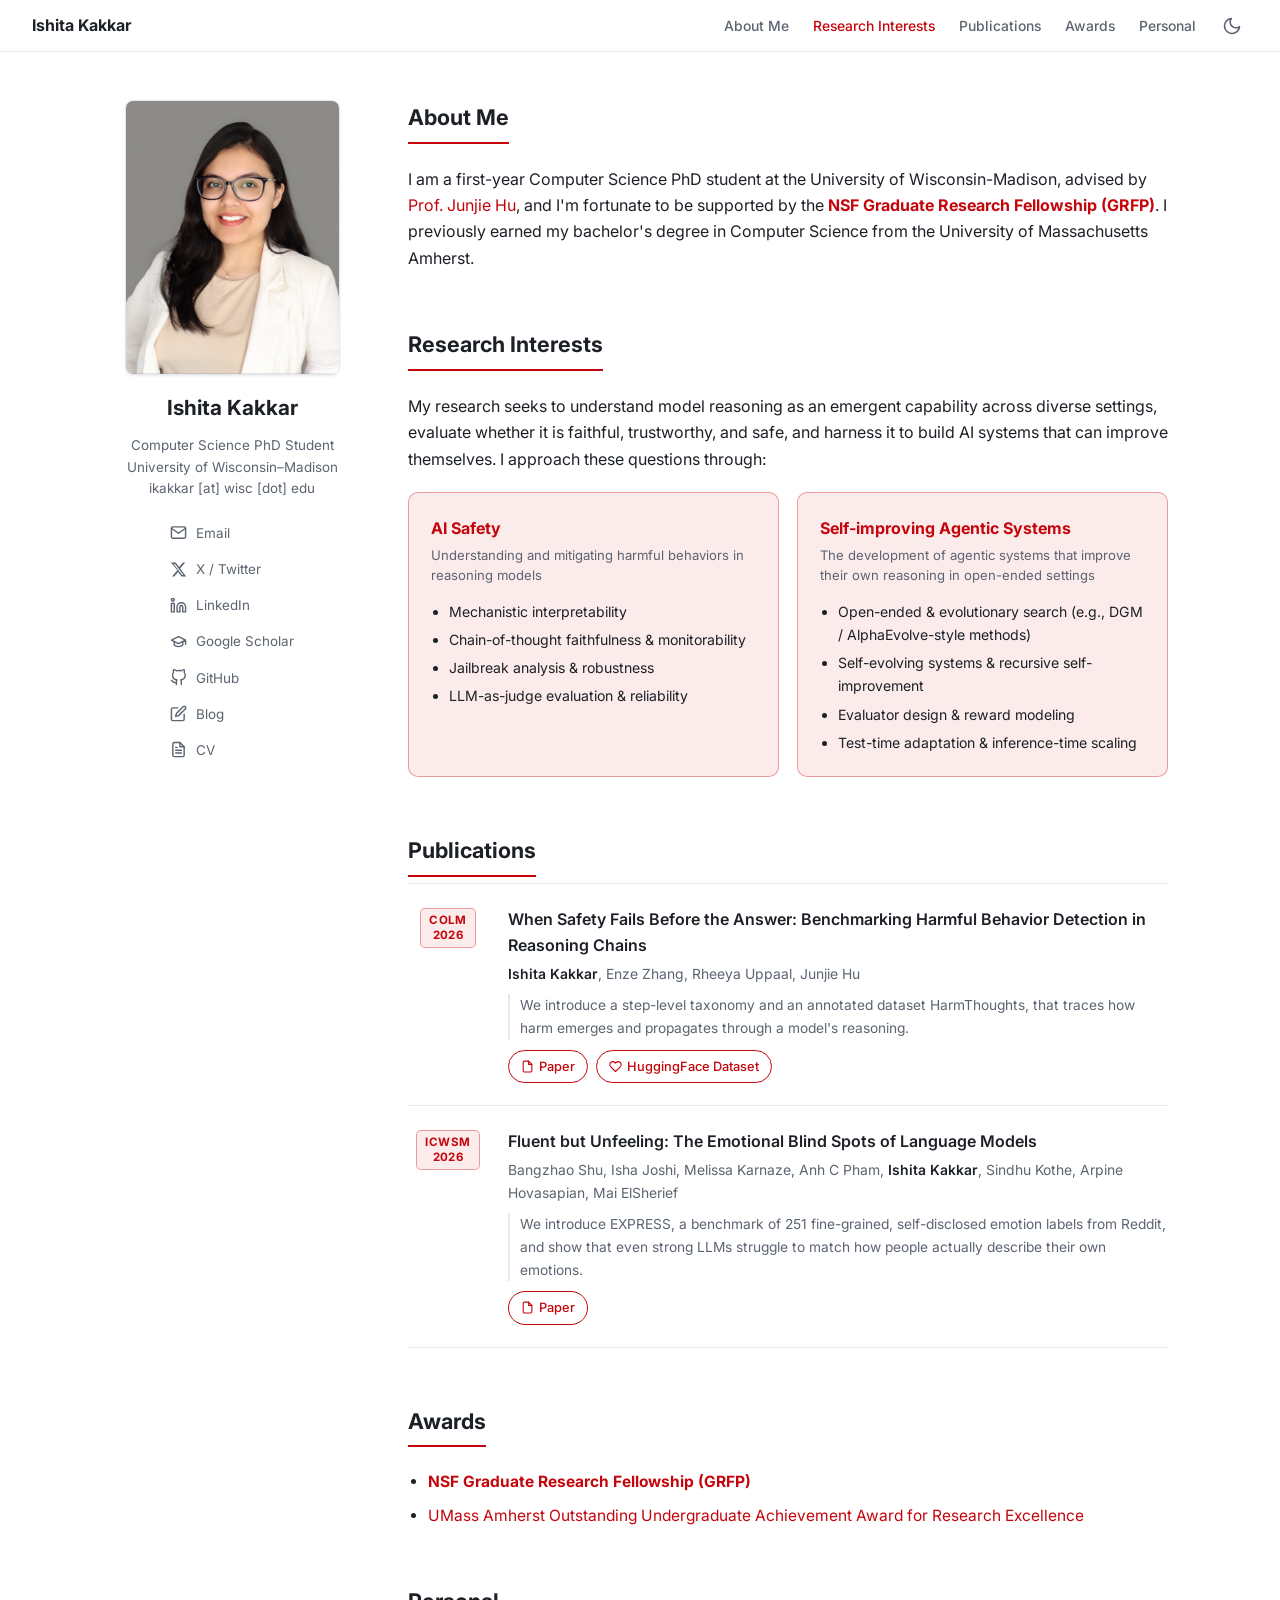
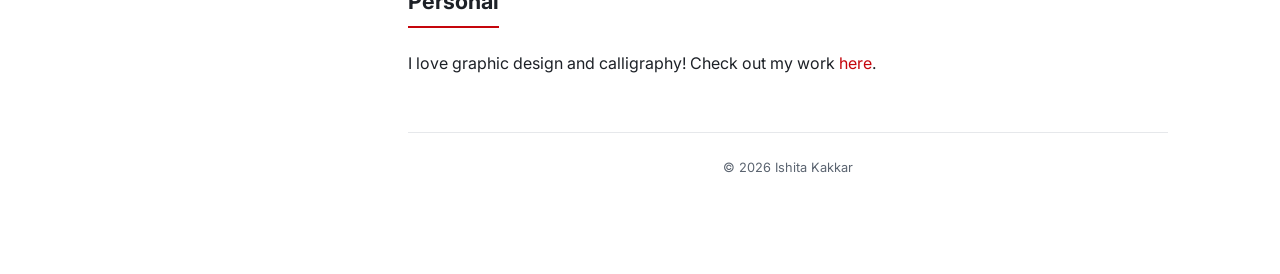
==== index.html @ ef3cdee4 "Add X link, link UMass award, remove Campus Design from Personal Co-Authored-By: Claude Sonnet 4.6 <" ====
<!doctype html>
<html lang="en">

<head>
  <meta charset="utf-8">
  <meta name="viewport" content="width=device-width, initial-scale=1">
  <title>Ishita Kakkar</title>
  <meta name="description" content="Ishita Kakkar — CS PhD Student at UW–Madison researching AI safety and self-improving systems.">
  <link rel="preconnect" href="https://fonts.googleapis.com">
  <link rel="preconnect" href="https://fonts.gstatic.com" crossorigin>
  <link href="https://fonts.googleapis.com/css2?family=Inter:wght@400;500;600;700&display=swap" rel="stylesheet">
  <link rel="stylesheet" href="assets/css/style.css">
</head>

<body data-theme="light">

  <!-- Top nav -->
  <nav class="topnav">
    <a href="index.html" class="topnav-brand">Ishita Kakkar</a>
    <ul class="topnav-links">
      <li><a href="#about-me">About Me</a></li>
      <li><a href="#research-interests">Research Interests</a></li>
      <li><a href="#publications">Publications</a></li>
      <li><a href="#awards">Awards</a></li>
      <li><a href="#personal">Personal</a></li>
    </ul>
    <button id="theme-btn" class="theme-btn" type="button" aria-label="Toggle dark mode">
      <!-- moon icon shown in light mode -->
      <svg id="icon-moon" xmlns="http://www.w3.org/2000/svg" width="20" height="20" viewBox="0 0 24 24" fill="none" stroke="currentColor" stroke-width="2" stroke-linecap="round" stroke-linejoin="round"><path d="M21 12.79A9 9 0 1 1 11.21 3 7 7 0 0 0 21 12.79z"/></svg>
      <!-- sun icon shown in dark mode -->
      <svg id="icon-sun" xmlns="http://www.w3.org/2000/svg" width="20" height="20" viewBox="0 0 24 24" fill="none" stroke="currentColor" stroke-width="2" stroke-linecap="round" stroke-linejoin="round" style="display:none"><circle cx="12" cy="12" r="5"/><line x1="12" y1="1" x2="12" y2="3"/><line x1="12" y1="21" x2="12" y2="23"/><line x1="4.22" y1="4.22" x2="5.64" y2="5.64"/><line x1="18.36" y1="18.36" x2="19.78" y2="19.78"/><line x1="1" y1="12" x2="3" y2="12"/><line x1="21" y1="12" x2="23" y2="12"/><line x1="4.22" y1="19.78" x2="5.64" y2="18.36"/><line x1="18.36" y1="5.64" x2="19.78" y2="4.22"/></svg>
    </button>
  </nav>

  <div class="layout">

    <!-- Sidebar -->
    <aside class="sidebar">
      <img class="avatar" src="assets/img/headshot.jpg" alt="Ishita Kakkar">
      <h1>Ishita Kakkar</h1>
      <p class="sidebar-meta">
        Computer Science PhD Student<br>
        University of Wisconsin&ndash;Madison<br>
        ikakkar [at] wisc [dot] edu
      </p>

      <ul class="social-list">
        <li>
          <a href="mailto:ikakkar@wisc.edu" aria-label="Email">
            <svg xmlns="http://www.w3.org/2000/svg" width="17" height="17" viewBox="0 0 24 24" fill="none" stroke="currentColor" stroke-width="2" stroke-linecap="round" stroke-linejoin="round"><path d="M4 4h16c1.1 0 2 .9 2 2v12c0 1.1-.9 2-2 2H4c-1.1 0-2-.9-2-2V6c0-1.1.9-2 2-2z"/><polyline points="22,6 12,13 2,6"/></svg>
            Email
          </a>
        </li>
        <li>
          <a href="https://x.com/ishitakakkarr?s=11" target="_blank" rel="noopener" aria-label="X / Twitter">
            <svg xmlns="http://www.w3.org/2000/svg" width="17" height="17" viewBox="0 0 24 24" fill="currentColor"><path d="M18.244 2.25h3.308l-7.227 8.26 8.502 11.24H16.17l-4.714-6.231-5.401 6.231H2.743l7.73-8.835L1.254 2.25H8.08l4.713 6.231zm-1.161 17.52h1.833L7.084 4.126H5.117z"/></svg>
            X / Twitter
          </a>
        </li>
        <li>
          <a href="https://www.linkedin.com/in/ishitakakkar/" target="_blank" rel="noopener" aria-label="LinkedIn">
            <svg xmlns="http://www.w3.org/2000/svg" width="17" height="17" viewBox="0 0 24 24" fill="none" stroke="currentColor" stroke-width="2" stroke-linecap="round" stroke-linejoin="round"><path d="M16 8a6 6 0 0 1 6 6v7h-4v-7a2 2 0 0 0-2-2 2 2 0 0 0-2 2v7h-4v-7a6 6 0 0 1 6-6z"/><rect x="2" y="9" width="4" height="12"/><circle cx="4" cy="4" r="2"/></svg>
            LinkedIn
          </a>
        </li>
        <li>
          <a href="https://scholar.google.com/citations?user=SPt1Bh8AAAAJ&hl=en" target="_blank" rel="noopener" aria-label="Google Scholar">
            <svg xmlns="http://www.w3.org/2000/svg" width="17" height="17" viewBox="0 0 24 24" fill="none" stroke="currentColor" stroke-width="2" stroke-linecap="round" stroke-linejoin="round"><path d="M22 10v6M2 10l10-5 10 5-10 5z"/><path d="M6 12v5c3 3 9 3 12 0v-5"/></svg>
            Google Scholar
          </a>
        </li>
        <li>
          <span class="social-item">
            <svg xmlns="http://www.w3.org/2000/svg" width="17" height="17" viewBox="0 0 24 24" fill="none" stroke="currentColor" stroke-width="2" stroke-linecap="round" stroke-linejoin="round"><path d="M9 19c-5 1.5-5-2.5-7-3m14 6v-3.87a3.37 3.37 0 0 0-.94-2.61c3.14-.35 6.44-1.54 6.44-7A5.44 5.44 0 0 0 20 4.77 5.07 5.07 0 0 0 19.91 1S18.73.65 16 2.48a13.38 13.38 0 0 0-7 0C6.27.65 5.09 1 5.09 1A5.07 5.07 0 0 0 5 4.77a5.44 5.44 0 0 0-1.5 3.78c0 5.42 3.3 6.61 6.44 7A3.37 3.37 0 0 0 9 18.13V22"/></svg>
            GitHub
          </span>
        </li>
        <li>
          <a href="blog.html" aria-label="Blog">
            <svg xmlns="http://www.w3.org/2000/svg" width="17" height="17" viewBox="0 0 24 24" fill="none" stroke="currentColor" stroke-width="2" stroke-linecap="round" stroke-linejoin="round"><path d="M11 4H4a2 2 0 0 0-2 2v14a2 2 0 0 0 2 2h14a2 2 0 0 0 2-2v-7"/><path d="M18.5 2.5a2.121 2.121 0 0 1 3 3L12 15l-4 1 1-4 9.5-9.5z"/></svg>
            Blog
          </a>
        </li>
        <li>
          <span class="social-item">
            <svg xmlns="http://www.w3.org/2000/svg" width="17" height="17" viewBox="0 0 24 24" fill="none" stroke="currentColor" stroke-width="2" stroke-linecap="round" stroke-linejoin="round"><path d="M14 2H6a2 2 0 0 0-2 2v16a2 2 0 0 0 2 2h12a2 2 0 0 0 2-2V8z"/><polyline points="14 2 14 8 20 8"/><line x1="16" y1="13" x2="8" y2="13"/><line x1="16" y1="17" x2="8" y2="17"/><polyline points="10 9 9 9 8 9"/></svg>
            CV
          </span>
        </li>
      </ul>
    </aside>

    <!-- Main -->
    <main>

      <!-- About Me -->
      <section id="about-me">
        <h2 class="section-title">About Me</h2>
        <p>
          I am a first-year Computer Science PhD student at the University of Wisconsin-Madison,
          advised by <a href="https://junjiehu.github.io/" target="_blank" rel="noopener">Prof. Junjie Hu</a>,
          and I'm fortunate to be supported by the
          <a href="https://www.nsf.gov/funding/opportunities/grfp-nsf-graduate-research-fellowship-program" target="_blank" rel="noopener"><strong>NSF Graduate Research Fellowship (GRFP)</strong></a>.
          I previously earned my bachelor's degree in Computer Science from the
          University of Massachusetts Amherst.
        </p>
      </section>

      <!-- Research Interests -->
      <section id="research-interests">
        <h2 class="section-title">Research Interests</h2>
        <p>
          My research seeks to understand model reasoning as an emergent capability across diverse settings,
          evaluate whether it is faithful, trustworthy, and safe, and harness it to build AI systems
          that can improve themselves. I approach these questions through:
        </p>
        <div class="ri-grid">
          <div class="ri-card">
            <h3>AI Safety</h3>
            <p class="tagline">Understanding and mitigating harmful behaviors in reasoning models</p>
            <ul>
              <li>Mechanistic interpretability</li>
              <li>Chain-of-thought faithfulness &amp; monitorability</li>
              <li>Jailbreak analysis &amp; robustness</li>
              <li>LLM-as-judge evaluation &amp; reliability</li>
            </ul>
          </div>
          <div class="ri-card">
            <h3>Self-improving Agentic Systems</h3>
            <p class="tagline">The development of agentic systems that improve their own reasoning in open-ended settings</p>
            <ul>
              <li>Open-ended &amp; evolutionary search (e.g., DGM / AlphaEvolve-style methods)</li>
              <li>Self-evolving systems &amp; recursive self-improvement</li>
              <li>Evaluator design &amp; reward modeling</li>
              <li>Test-time adaptation &amp; inference-time scaling</li>
            </ul>
          </div>
        </div>
      </section>

      <!-- Publications -->
      <section id="publications">
        <h2 class="section-title">Publications</h2>
        <div class="pub-list">

          <div class="pub-row">
            <div class="pub-badge-col">
              <span class="pub-badge">COLM<br>2026</span>
            </div>
            <div>
              <p class="pub-title">
                <a href="https://arxiv.org/abs/2604.19001" target="_blank" rel="noopener">
                  When Safety Fails Before the Answer: Benchmarking Harmful Behavior Detection in Reasoning Chains
                </a>
              </p>
              <p class="pub-authors"><strong>Ishita Kakkar</strong>, Enze Zhang, Rheeya Uppaal, Junjie Hu</p>
              <p class="pub-tldr">
                We introduce a step-level taxonomy and an annotated dataset HarmThoughts, that traces how harm emerges and propagates through a model's reasoning.
              </p>
              <div class="pub-links">
                <a href="https://arxiv.org/abs/2604.19001" target="_blank" rel="noopener" class="btn">
                  <svg xmlns="http://www.w3.org/2000/svg" width="13" height="13" viewBox="0 0 24 24" fill="none" stroke="currentColor" stroke-width="2" stroke-linecap="round" stroke-linejoin="round"><path d="M14 2H6a2 2 0 0 0-2 2v16a2 2 0 0 0 2 2h12a2 2 0 0 0 2-2V8z"/><polyline points="14 2 14 8 20 8"/></svg>
                  Paper
                </a>
                <a href="https://huggingface.co/datasets/ishitakakkar-10/HarmThoughts" target="_blank" rel="noopener" class="btn">
                  <svg xmlns="http://www.w3.org/2000/svg" width="13" height="13" viewBox="0 0 24 24" fill="none" stroke="currentColor" stroke-width="2" stroke-linecap="round" stroke-linejoin="round"><path d="M20.84 4.61a5.5 5.5 0 0 0-7.78 0L12 5.67l-1.06-1.06a5.5 5.5 0 0 0-7.78 7.78l1.06 1.06L12 21.23l7.78-7.78 1.06-1.06a5.5 5.5 0 0 0 0-7.78z"/></svg>
                  HuggingFace Dataset
                </a>
              </div>
            </div>
          </div>

          <div class="pub-row">
            <div class="pub-badge-col">
              <span class="pub-badge">ICWSM<br>2026</span>
            </div>
            <div>
              <p class="pub-title">
                <a href="https://ojs.aaai.org/index.php/ICWSM/article/view/42743" target="_blank" rel="noopener">
                  Fluent but Unfeeling: The Emotional Blind Spots of Language Models
                </a>
              </p>
              <p class="pub-authors">Bangzhao Shu, Isha Joshi, Melissa Karnaze, Anh C Pham, <strong>Ishita Kakkar</strong>, Sindhu Kothe, Arpine Hovasapian, Mai ElSherief</p>
              <p class="pub-tldr">
                We introduce EXPRESS, a benchmark of 251 fine-grained, self-disclosed emotion labels from Reddit, and show that even strong LLMs struggle to match how people actually describe their own emotions.
              </p>
              <div class="pub-links">
                <a href="https://ojs.aaai.org/index.php/ICWSM/article/view/42743" target="_blank" rel="noopener" class="btn">
                  <svg xmlns="http://www.w3.org/2000/svg" width="13" height="13" viewBox="0 0 24 24" fill="none" stroke="currentColor" stroke-width="2" stroke-linecap="round" stroke-linejoin="round"><path d="M14 2H6a2 2 0 0 0-2 2v16a2 2 0 0 0 2 2h12a2 2 0 0 0 2-2V8z"/><polyline points="14 2 14 8 20 8"/></svg>
                  Paper
                </a>
              </div>
            </div>
          </div>

        </div>
      </section>

      <!-- Awards -->
      <section id="awards">
        <h2 class="section-title">Awards</h2>
        <ul class="phd-list">
          <li><a href="https://www.nsf.gov/funding/opportunities/grfp-nsf-graduate-research-fellowship-program" target="_blank" rel="noopener"><strong>NSF Graduate Research Fellowship (GRFP)</strong></a></li>
          <li><a href="https://www.cics.umass.edu/news/2025-outstanding-undergraduate-achievement-awards" target="_blank" rel="noopener">UMass Amherst Outstanding Undergraduate Achievement Award for Research Excellence</a></li>
        </ul>
      </section>

      <!-- Personal -->
      <section id="personal">
        <h2 class="section-title">Personal</h2>
        <p>
          I love graphic design and calligraphy! Check out my work <a href="https://www.instagram.com/brushographyy/" target="_blank" rel="noopener">here</a>.
        </p>
      </section>

      <footer>&copy; <span id="year"></span> Ishita Kakkar</footer>
    </main>
  </div>

  <script>document.getElementById("year").textContent = new Date().getFullYear();</script>
  <script src="assets/js/main.js"></script>
</body>

</html>
---- assets/css/style.css ----
/* ====== Theme variables ====== */
:root {
  --bg: #ffffff;
  --bg-alt: #f6f7f9;
  --text: #1d2127;
  --text-muted: #5b6470;
  --accent: #C5050C;
  --accent-soft: rgba(197, 5, 12, 0.08);
  --accent-border: rgba(197, 5, 12, 0.35);
  --border: #e6e8eb;
  --card-shadow: 0 1px 3px rgba(0,0,0,0.06), 0 1px 2px rgba(0,0,0,0.04);
  --nav-bg: rgba(255,255,255,0.92);
  --font: "Inter", -apple-system, BlinkMacSystemFont, "Segoe UI", sans-serif;
}

[data-theme="dark"] {
  --bg: #14161a;
  --bg-alt: #1b1e23;
  --text: #e7e9ec;
  --text-muted: #9aa2ad;
  --accent: #E84040;
  --accent-soft: rgba(232, 64, 64, 0.12);
  --accent-border: rgba(232, 64, 64, 0.4);
  --border: #2a2e35;
  --card-shadow: 0 1px 3px rgba(0,0,0,0.4);
  --nav-bg: rgba(20,22,26,0.95);
}

* { box-sizing: border-box; }
html { scroll-behavior: smooth; }

body {
  margin: 0;
  font-family: var(--font);
  background: var(--bg);
  color: var(--text);
  line-height: 1.65;
  padding-top: 52px;
  transition: background 0.2s, color 0.2s;
}

a { color: var(--accent); text-decoration: none; }
a:hover { text-decoration: underline; }

/* ====== Top nav ====== */
.topnav {
  position: fixed;
  top: 0; left: 0; right: 0;
  height: 52px;
  background: var(--nav-bg);
  backdrop-filter: blur(8px);
  border-bottom: 1px solid var(--border);
  z-index: 200;
  display: flex;
  align-items: center;
  padding: 0 32px;
  gap: 0;
}

.topnav-brand {
  font-weight: 700;
  font-size: 1rem;
  color: var(--text);
  margin-right: auto;
  white-space: nowrap;
}
.topnav-brand:hover { text-decoration: none; color: var(--accent); }

.topnav-links {
  display: flex;
  gap: 24px;
  list-style: none;
  margin: 0;
  padding: 0;
}

.topnav-links a {
  font-size: 0.87rem;
  color: var(--text-muted);
  font-weight: 500;
  white-space: nowrap;
}
.topnav-links a:hover,
.topnav-links a.active { color: var(--accent); text-decoration: none; }

.theme-btn {
  background: none;
  border: none;
  cursor: pointer;
  color: var(--text-muted);
  padding: 6px;
  margin-left: 20px;
  display: flex;
  align-items: center;
  border-radius: 6px;
  transition: color 0.15s;
  flex-shrink: 0;
}
.theme-btn:hover { color: var(--accent); }
.theme-btn svg { display: block; }

/* ====== Layout ====== */
.layout {
  display: grid;
  grid-template-columns: 240px minmax(0, 1fr);
  max-width: 1120px;
  margin: 0 auto;
  gap: 56px;
  padding: 48px 32px 96px;
}

/* ====== Sidebar ====== */
.sidebar {
  position: sticky;
  top: 72px;
  align-self: start;
  text-align: center;
}

.sidebar .avatar {
  width: 215px;
  height: 275px;
  border-radius: 8px;
  object-fit: cover;
  object-position: center top;
  box-shadow: var(--card-shadow);
  border: 1px solid var(--border);
  display: block;
  margin: 0 auto;
}

.sidebar h1 {
  font-size: 1.3rem;
  font-weight: 700;
  margin: 16px 0 10px;
  color: var(--text);
}

.sidebar-meta {
  font-size: 0.84rem;
  color: var(--text-muted);
  line-height: 1.6;
  margin: 0 0 18px;
}

/* ====== Social icons ====== */
.social-list {
  list-style: none;
  margin: 0;
  padding: 0;
  display: flex;
  flex-direction: column;
  gap: 6px;
  text-align: left;
  display: inline-flex;
}

.social-list a {
  display: flex;
  align-items: center;
  gap: 9px;
  font-size: 0.84rem;
  color: var(--text-muted);
  padding: 4px 0;
  transition: color 0.15s;
}
.social-list a:hover { color: var(--accent); text-decoration: none; }
.social-list svg { flex-shrink: 0; }

.social-item {
  display: flex;
  align-items: center;
  gap: 9px;
  font-size: 0.84rem;
  color: var(--text-muted);
  padding: 4px 0;
  cursor: default;
}

/* ====== Main content ====== */
main { min-width: 0; }

section { margin-bottom: 56px; scroll-margin-top: 68px; }

.section-title {
  font-size: 1.35rem;
  font-weight: 700;
  margin: 0 0 6px;
  display: inline-block;
  padding-bottom: 6px;
  border-bottom: 2px solid var(--accent);
}

/* ====== Research interest tiles ====== */
.ri-grid {
  display: grid;
  grid-template-columns: repeat(auto-fit, minmax(260px, 1fr));
  gap: 18px;
  margin-top: 20px;
}

.ri-card {
  background: var(--accent-soft);
  border: 1.5px solid var(--accent-border);
  border-radius: 10px;
  padding: 22px;
}

.ri-card h3 {
  font-size: 1rem;
  font-weight: 700;
  margin: 0 0 5px;
  color: var(--accent);
}

.ri-card .tagline {
  font-size: 0.82rem;
  color: var(--text-muted);
  margin: 0 0 14px;
  line-height: 1.5;
}

.ri-card ul {
  margin: 0;
  padding-left: 18px;
  font-size: 0.88rem;
  color: var(--text);
  display: flex;
  flex-direction: column;
  gap: 5px;
}

/* ====== Publications ====== */
.pub-list { display: flex; flex-direction: column; gap: 0; }

.pub-row {
  display: grid;
  grid-template-columns: 80px 1fr;
  gap: 20px;
  padding: 22px 0;
  border-bottom: 1px solid var(--border);
  align-items: start;
}
.pub-row:first-child { border-top: 1px solid var(--border); }

.pub-badge-col {
  display: flex;
  align-items: flex-start;
  justify-content: center;
  padding-top: 2px;
}

.pub-badge {
  display: inline-block;
  font-size: 0.72rem;
  font-weight: 700;
  letter-spacing: 0.04em;
  text-transform: uppercase;
  background: var(--accent-soft);
  color: var(--accent);
  border: 1px solid var(--accent-border);
  border-radius: 5px;
  padding: 4px 8px;
  text-align: center;
  line-height: 1.3;
}

.pub-title {
  font-size: 1rem;
  font-weight: 600;
  margin: 0 0 5px;
  color: var(--text);
}
.pub-title a { color: var(--text); }
.pub-title a:hover { color: var(--accent); }

.pub-authors {
  font-size: 0.87rem;
  color: var(--text-muted);
  margin: 0 0 8px;
}
.pub-authors strong { color: var(--text); font-weight: 600; }

.pub-tldr {
  font-size: 0.86rem;
  color: var(--text-muted);
  margin: 0 0 10px;
  border-left: 2px solid var(--border);
  padding-left: 10px;
}

.pub-links { display: flex; gap: 8px; flex-wrap: wrap; }

.btn {
  display: inline-flex;
  align-items: center;
  gap: 5px;
  font-size: 0.8rem;
  font-weight: 500;
  padding: 5px 12px;
  border-radius: 20px;
  border: 1px solid var(--accent);
  color: var(--accent);
  background: transparent;
  transition: background 0.15s, color 0.15s;
}
.btn:hover { background: var(--accent); color: #fff; text-decoration: none; }
.btn svg { flex-shrink: 0; }

/* ====== Before PhD bullets ====== */
.phd-list {
  padding-left: 20px;
  margin: 16px 0 0;
  display: flex;
  flex-direction: column;
  gap: 8px;
}
.phd-list li { font-size: 0.97rem; }

/* ====== Footer ====== */
footer {
  text-align: center;
  font-size: 0.8rem;
  color: var(--text-muted);
  padding-top: 24px;
  border-top: 1px solid var(--border);
  margin-top: 24px;
}

/* ====== Blog page ====== */
.blog-hero {
  max-width: 720px;
  margin: 80px auto 0;
  padding: 0 32px 96px;
}
.blog-hero h1 {
  font-size: 2rem;
  font-weight: 700;
  margin-bottom: 8px;
}
.blog-hero .coming-soon {
  font-size: 1rem;
  color: var(--text-muted);
  margin-top: 24px;
  border: 1px dashed var(--border);
  border-radius: 10px;
  padding: 32px;
  text-align: center;
}

/* ====== Responsive ====== */
@media (max-width: 860px) {
  .layout {
    grid-template-columns: 1fr;
    padding: 28px 20px 64px;
    gap: 32px;
  }
  .sidebar { position: static; text-align: center; }
  .social-list { display: inline-flex; flex-direction: row; flex-wrap: wrap; justify-content: center; gap: 12px 20px; }

  .topnav { padding: 0 16px; }
  .topnav-links { gap: 14px; overflow-x: auto; }
  .topnav-links a { font-size: 0.8rem; }

  .pub-row { grid-template-columns: 64px 1fr; gap: 14px; }
}

@media (max-width: 540px) {
  .topnav-links { display: none; }
  .ri-grid { grid-template-columns: 1fr; }
}
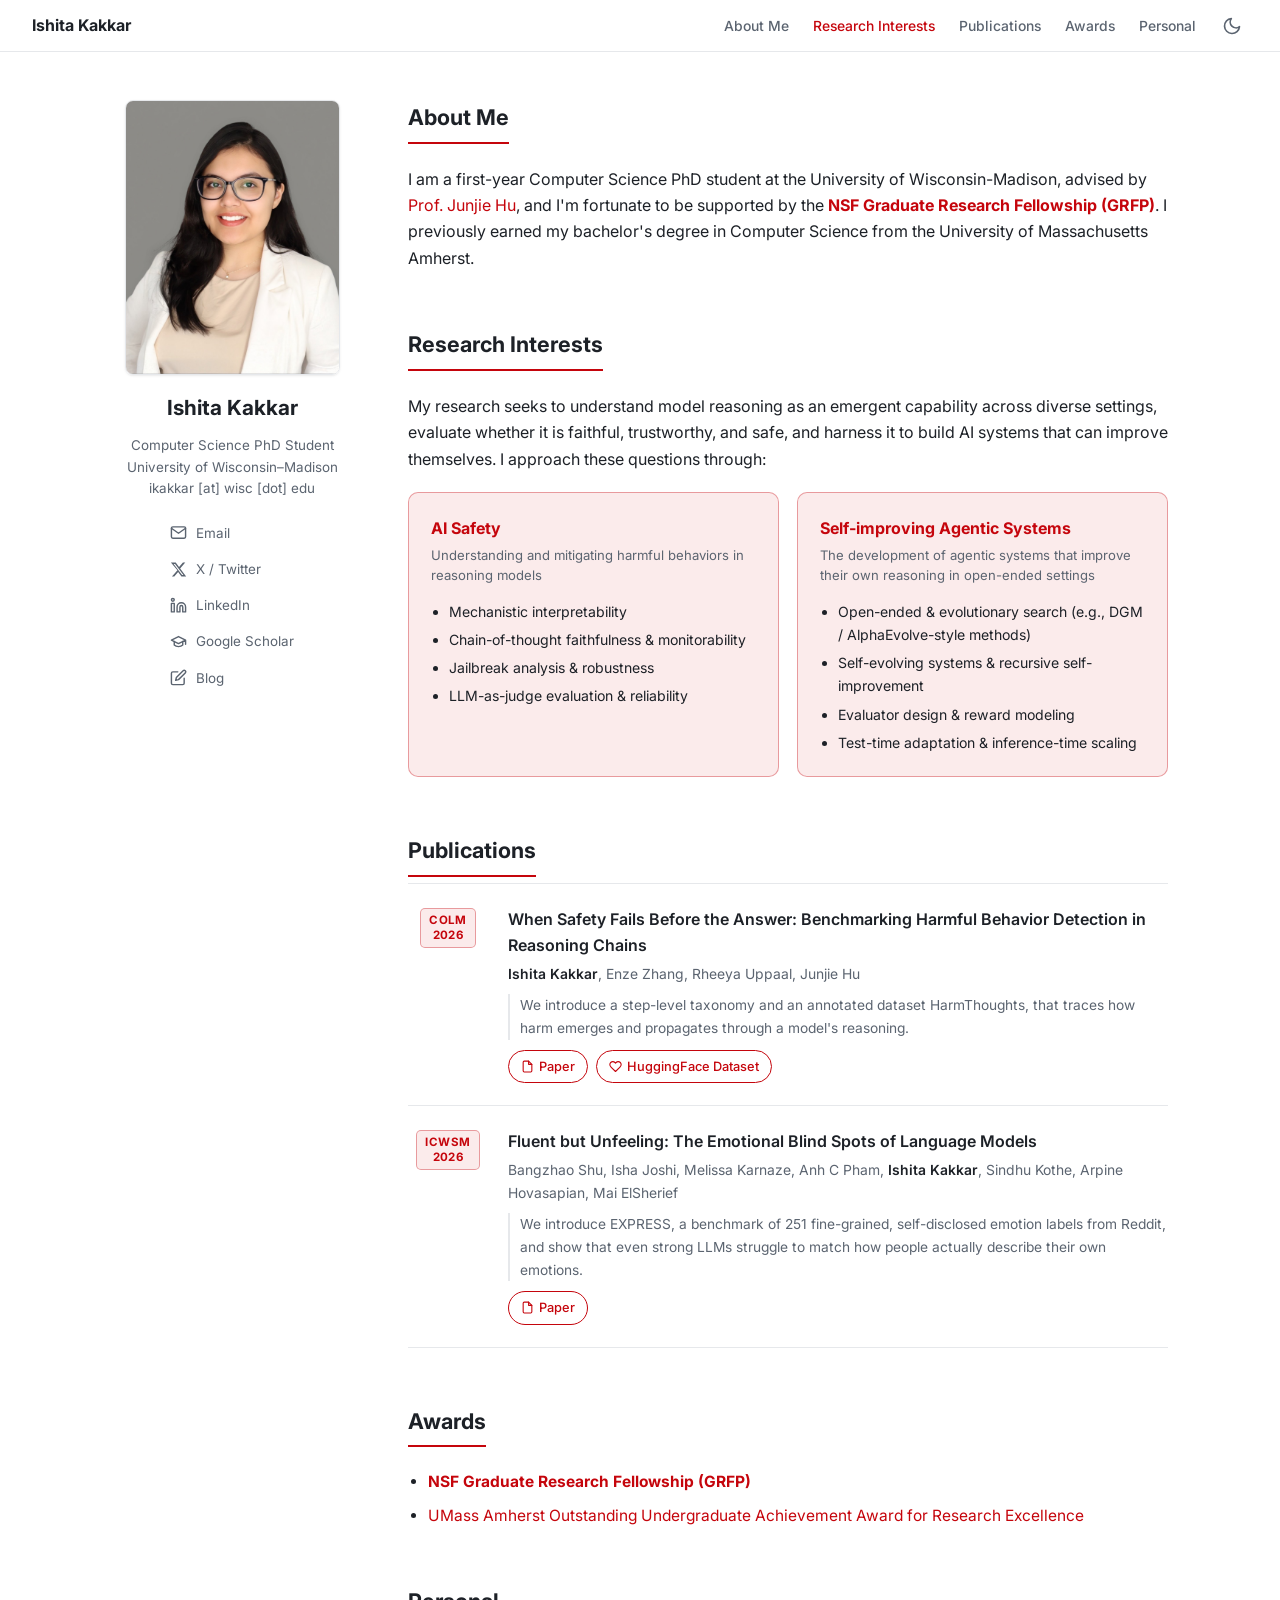
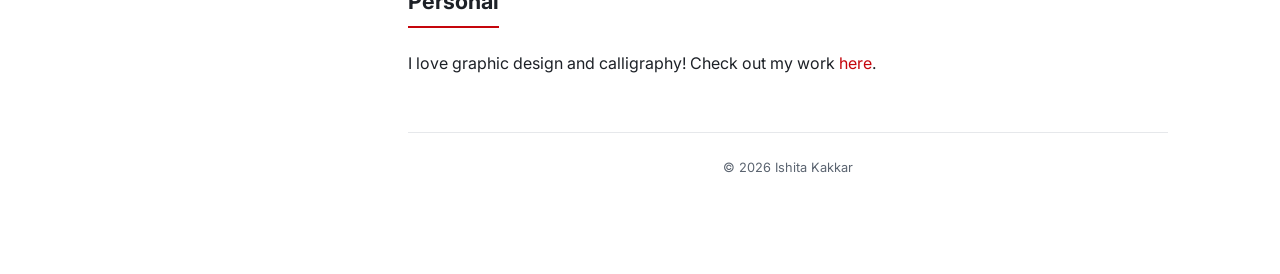
==== commit c0d7ad1d: "Remove GitHub and CV social icons until links are ready Co-Authored-By: Claude Sonnet 4.6 <noreply@a" ====
--- a/index.html
+++ b/index.html
@@ -70,22 +70,10 @@
           </a>
         </li>
         <li>
-          <span class="social-item">
-            <svg xmlns="http://www.w3.org/2000/svg" width="17" height="17" viewBox="0 0 24 24" fill="none" stroke="currentColor" stroke-width="2" stroke-linecap="round" stroke-linejoin="round"><path d="M9 19c-5 1.5-5-2.5-7-3m14 6v-3.87a3.37 3.37 0 0 0-.94-2.61c3.14-.35 6.44-1.54 6.44-7A5.44 5.44 0 0 0 20 4.77 5.07 5.07 0 0 0 19.91 1S18.73.65 16 2.48a13.38 13.38 0 0 0-7 0C6.27.65 5.09 1 5.09 1A5.07 5.07 0 0 0 5 4.77a5.44 5.44 0 0 0-1.5 3.78c0 5.42 3.3 6.61 6.44 7A3.37 3.37 0 0 0 9 18.13V22"/></svg>
-            GitHub
-          </span>
-        </li>
-        <li>
           <a href="blog.html" aria-label="Blog">
             <svg xmlns="http://www.w3.org/2000/svg" width="17" height="17" viewBox="0 0 24 24" fill="none" stroke="currentColor" stroke-width="2" stroke-linecap="round" stroke-linejoin="round"><path d="M11 4H4a2 2 0 0 0-2 2v14a2 2 0 0 0 2 2h14a2 2 0 0 0 2-2v-7"/><path d="M18.5 2.5a2.121 2.121 0 0 1 3 3L12 15l-4 1 1-4 9.5-9.5z"/></svg>
             Blog
           </a>
-        </li>
-        <li>
-          <span class="social-item">
-            <svg xmlns="http://www.w3.org/2000/svg" width="17" height="17" viewBox="0 0 24 24" fill="none" stroke="currentColor" stroke-width="2" stroke-linecap="round" stroke-linejoin="round"><path d="M14 2H6a2 2 0 0 0-2 2v16a2 2 0 0 0 2 2h12a2 2 0 0 0 2-2V8z"/><polyline points="14 2 14 8 20 8"/><line x1="16" y1="13" x2="8" y2="13"/><line x1="16" y1="17" x2="8" y2="17"/><polyline points="10 9 9 9 8 9"/></svg>
-            CV
-          </span>
         </li>
       </ul>
     </aside>
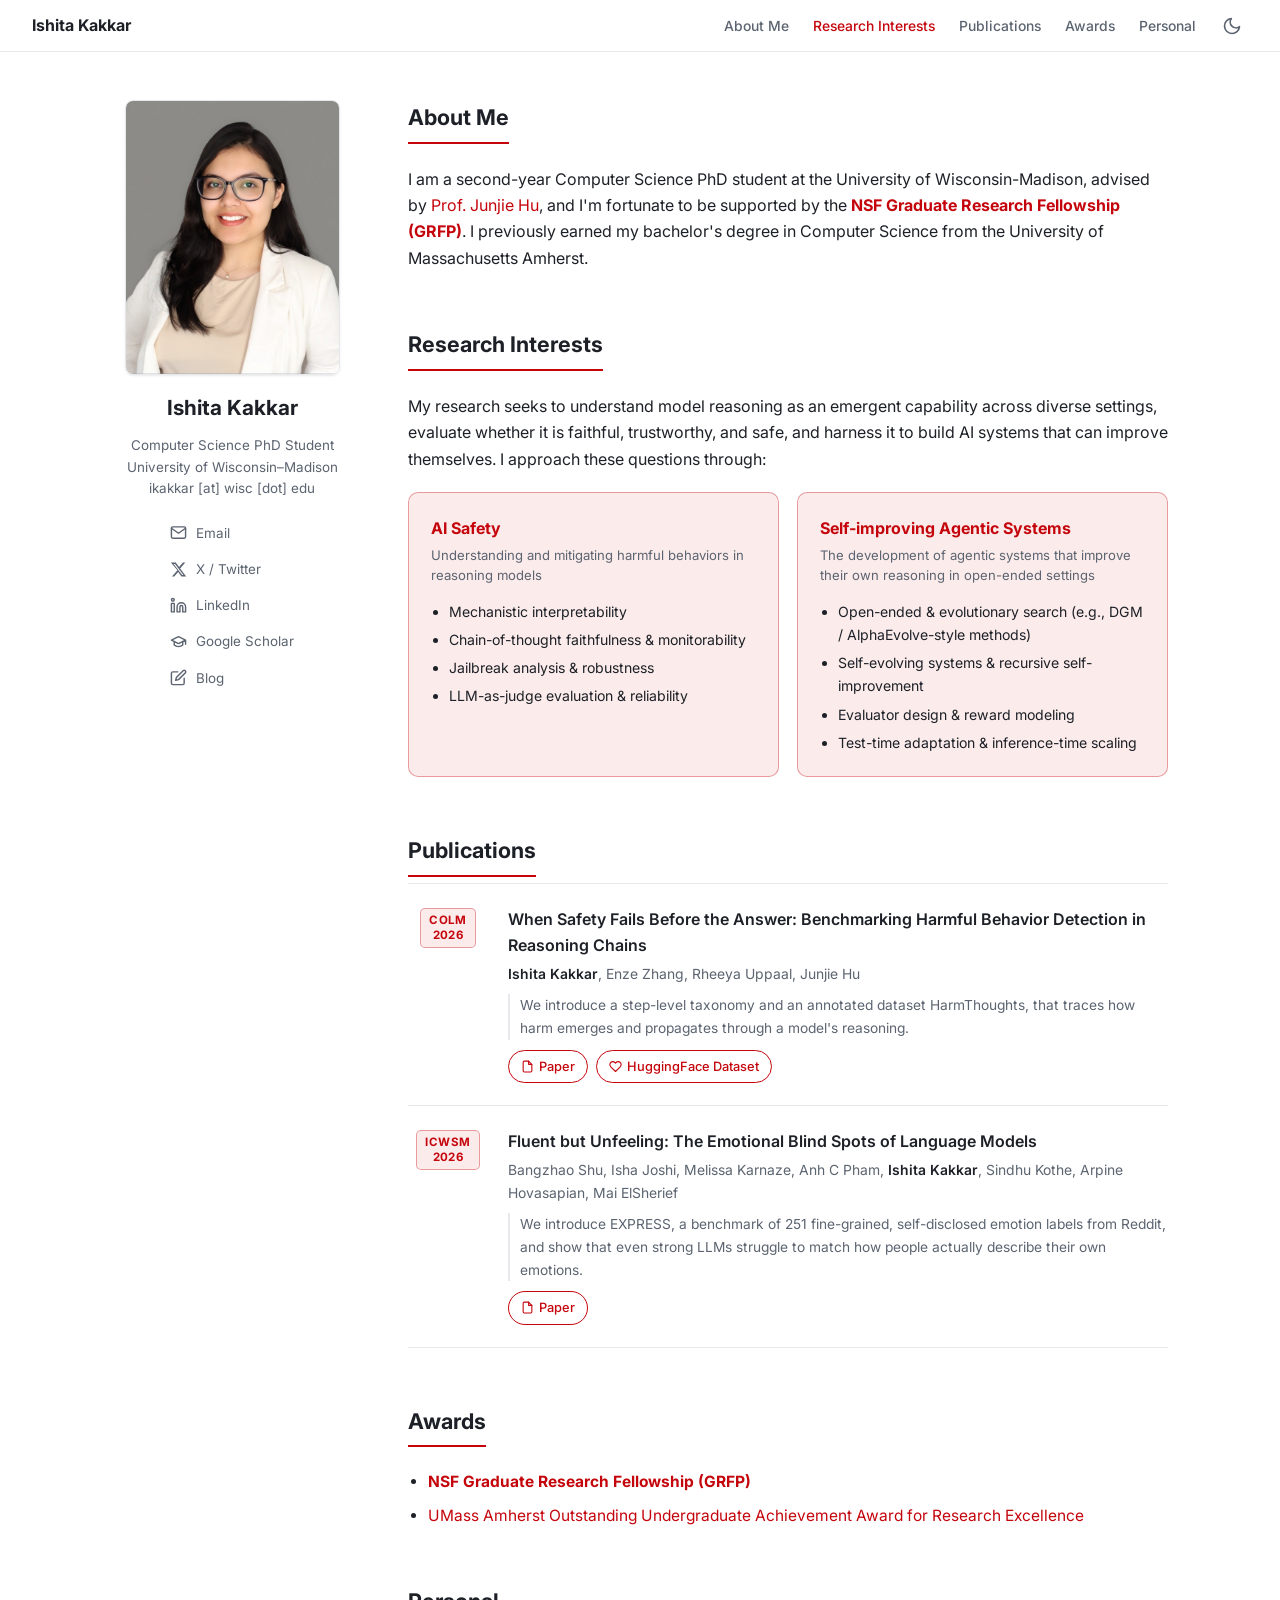
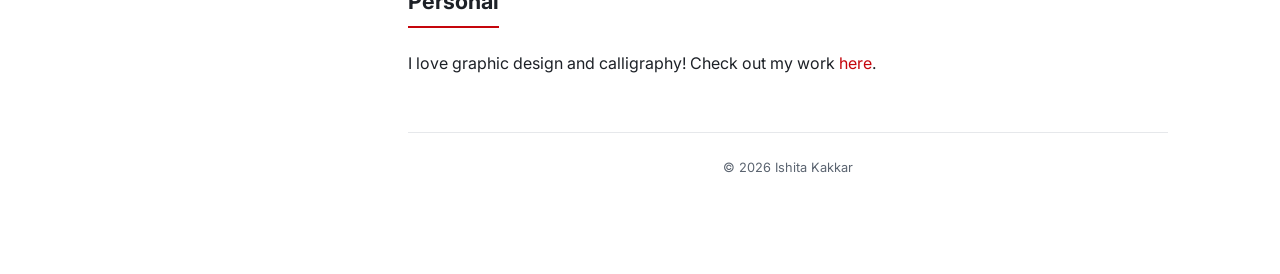
==== commit 6e925571: "Update student year from first to second" ====
--- a/index.html
+++ b/index.html
@@ -2,6 +2,14 @@
 <html lang="en">
 
 <head>
+  <!-- Google tag (gtag.js) -->
+  <script async src="https://www.googletagmanager.com/gtag/js?id=G-790GNLQRLP"></script>
+  <script>
+    window.dataLayer = window.dataLayer || [];
+    function gtag(){dataLayer.push(arguments);}
+    gtag('js', new Date());
+    gtag('config', 'G-790GNLQRLP');
+  </script>
   <meta charset="utf-8">
   <meta name="viewport" content="width=device-width, initial-scale=1">
   <title>Ishita Kakkar</title>
@@ -9,6 +17,7 @@
   <link rel="preconnect" href="https://fonts.googleapis.com">
   <link rel="preconnect" href="https://fonts.gstatic.com" crossorigin>
   <link href="https://fonts.googleapis.com/css2?family=Inter:wght@400;500;600;700&display=swap" rel="stylesheet">
+  <link rel="icon" type="image/svg+xml" href="assets/img/favicon.svg">
   <link rel="stylesheet" href="assets/css/style.css">
 </head>
 
@@ -64,7 +73,7 @@
           </a>
         </li>
         <li>
-          <a href="https://scholar.google.com/citations?user=SPt1Bh8AAAAJ&hl=en" target="_blank" rel="noopener" aria-label="Google Scholar">
+          <a href="https://scholar.google.com/citations?user=JXKXT5kAAAAJ&hl=en" target="_blank" rel="noopener" aria-label="Google Scholar">
             <svg xmlns="http://www.w3.org/2000/svg" width="17" height="17" viewBox="0 0 24 24" fill="none" stroke="currentColor" stroke-width="2" stroke-linecap="round" stroke-linejoin="round"><path d="M22 10v6M2 10l10-5 10 5-10 5z"/><path d="M6 12v5c3 3 9 3 12 0v-5"/></svg>
             Google Scholar
           </a>
@@ -85,7 +94,7 @@
       <section id="about-me">
         <h2 class="section-title">About Me</h2>
         <p>
-          I am a first-year Computer Science PhD student at the University of Wisconsin-Madison,
+          I am a second-year Computer Science PhD student at the University of Wisconsin-Madison,
           advised by <a href="https://junjiehu.github.io/" target="_blank" rel="noopener">Prof. Junjie Hu</a>,
           and I'm fortunate to be supported by the
           <a href="https://www.nsf.gov/funding/opportunities/grfp-nsf-graduate-research-fellowship-program" target="_blank" rel="noopener"><strong>NSF Graduate Research Fellowship (GRFP)</strong></a>.
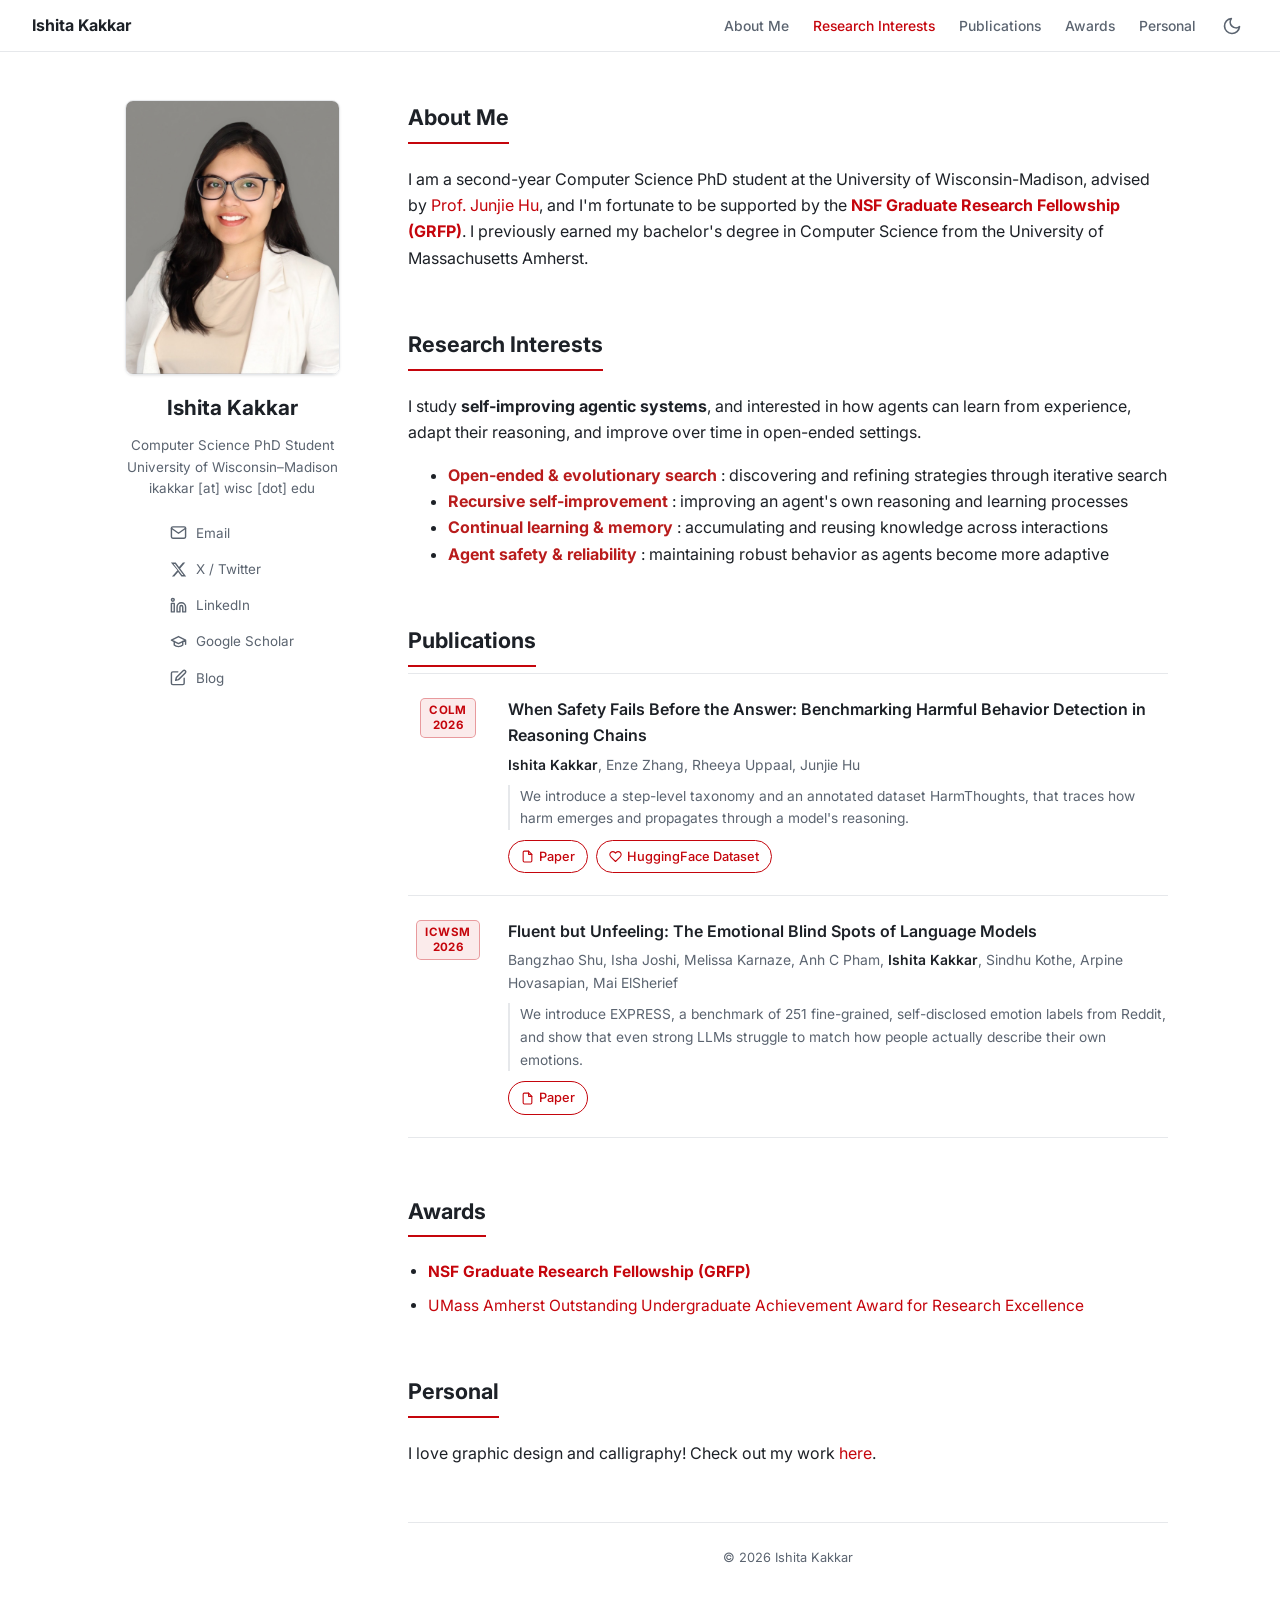
==== commit 7b7f91d2: "Revise research interests in index.html Updated research interests section to focus on self-improvin" ====
--- a/index.html
+++ b/index.html
@@ -106,33 +106,30 @@
       <!-- Research Interests -->
       <section id="research-interests">
         <h2 class="section-title">Research Interests</h2>
+      
         <p>
-          My research seeks to understand model reasoning as an emergent capability across diverse settings,
-          evaluate whether it is faithful, trustworthy, and safe, and harness it to build AI systems
-          that can improve themselves. I approach these questions through:
+          I study <strong>self-improving agentic systems</strong>, and interested in how agents can learn from experience,
+          adapt their reasoning, and improve over time in open-ended settings.
         </p>
-        <div class="ri-grid">
-          <div class="ri-card">
-            <h3>AI Safety</h3>
-            <p class="tagline">Understanding and mitigating harmful behaviors in reasoning models</p>
-            <ul>
-              <li>Mechanistic interpretability</li>
-              <li>Chain-of-thought faithfulness &amp; monitorability</li>
-              <li>Jailbreak analysis &amp; robustness</li>
-              <li>LLM-as-judge evaluation &amp; reliability</li>
-            </ul>
-          </div>
-          <div class="ri-card">
-            <h3>Self-improving Agentic Systems</h3>
-            <p class="tagline">The development of agentic systems that improve their own reasoning in open-ended settings</p>
-            <ul>
-              <li>Open-ended &amp; evolutionary search (e.g., DGM / AlphaEvolve-style methods)</li>
-              <li>Self-evolving systems &amp; recursive self-improvement</li>
-              <li>Evaluator design &amp; reward modeling</li>
-              <li>Test-time adaptation &amp; inference-time scaling</li>
-            </ul>
-          </div>
-        </div>
+      
+        <ul class="research-list">
+          <li>
+            <strong style="color: #b91c1c;">Open-ended &amp; evolutionary search</strong>
+            : discovering and refining strategies through iterative search
+          </li>
+          <li>
+            <strong style="color: #b91c1c;">Recursive self-improvement</strong>
+            : improving an agent's own reasoning and learning processes
+          </li>
+          <li>
+            <strong style="color: #b91c1c;">Continual learning &amp; memory</strong>
+            : accumulating and reusing knowledge across interactions
+          </li>
+          <li>
+            <strong style="color: #b91c1c;">Agent safety &amp; reliability</strong>
+            : maintaining robust behavior as agents become more adaptive
+          </li>
+        </ul>
       </section>
 
       <!-- Publications -->
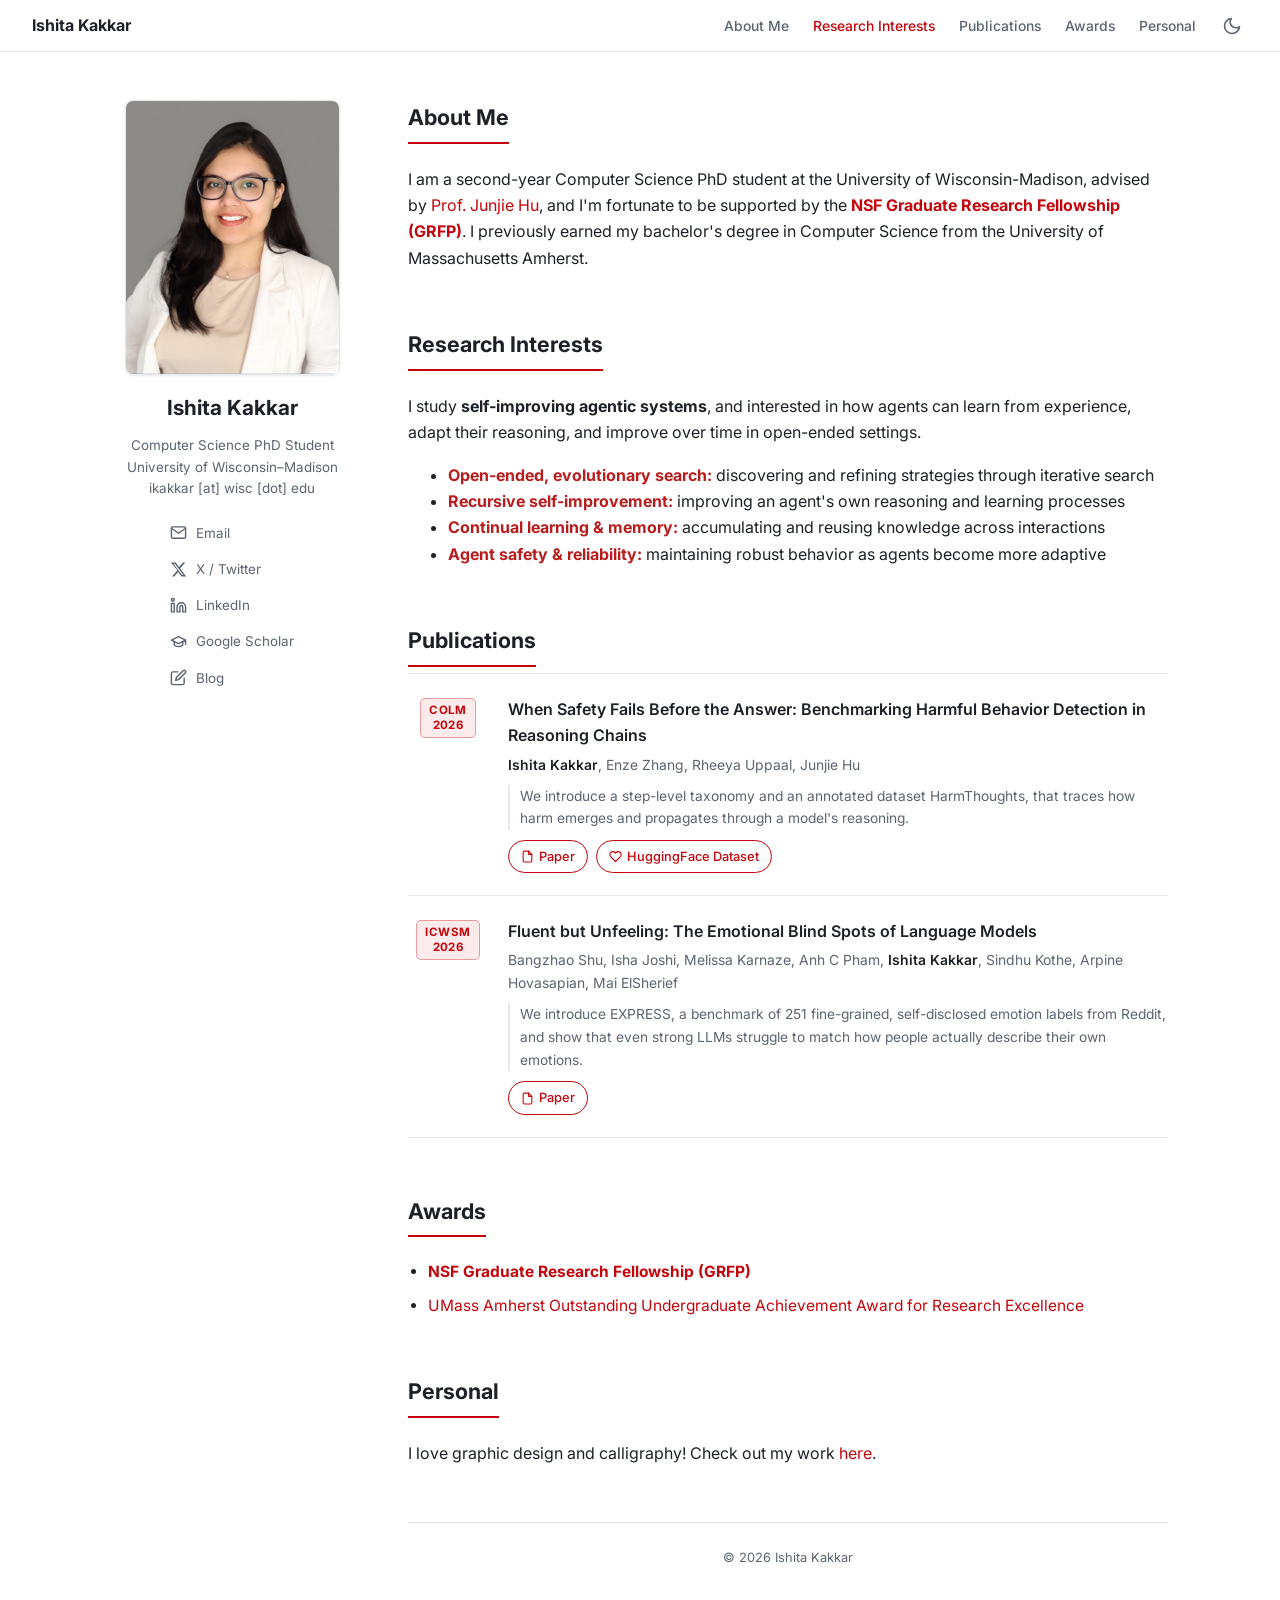
==== commit 7547b22f: "Update list items for consistency and clarity" ====
--- a/index.html
+++ b/index.html
@@ -114,20 +114,20 @@
       
         <ul class="research-list">
           <li>
-            <strong style="color: #b91c1c;">Open-ended &amp; evolutionary search</strong>
-            : discovering and refining strategies through iterative search
-          </li>
-          <li>
-            <strong style="color: #b91c1c;">Recursive self-improvement</strong>
-            : improving an agent's own reasoning and learning processes
-          </li>
-          <li>
-            <strong style="color: #b91c1c;">Continual learning &amp; memory</strong>
-            : accumulating and reusing knowledge across interactions
-          </li>
-          <li>
-            <strong style="color: #b91c1c;">Agent safety &amp; reliability</strong>
-            : maintaining robust behavior as agents become more adaptive
+            <strong style="color: #b91c1c;">Open-ended, evolutionary search:</strong>
+            discovering and refining strategies through iterative search
+          </li>
+          <li>
+            <strong style="color: #b91c1c;">Recursive self-improvement:</strong>
+            improving an agent's own reasoning and learning processes
+          </li>
+          <li>
+            <strong style="color: #b91c1c;">Continual learning &amp; memory:</strong>
+            accumulating and reusing knowledge across interactions
+          </li>
+          <li>
+            <strong style="color: #b91c1c;">Agent safety &amp; reliability:</strong>
+            maintaining robust behavior as agents become more adaptive
           </li>
         </ul>
       </section>
